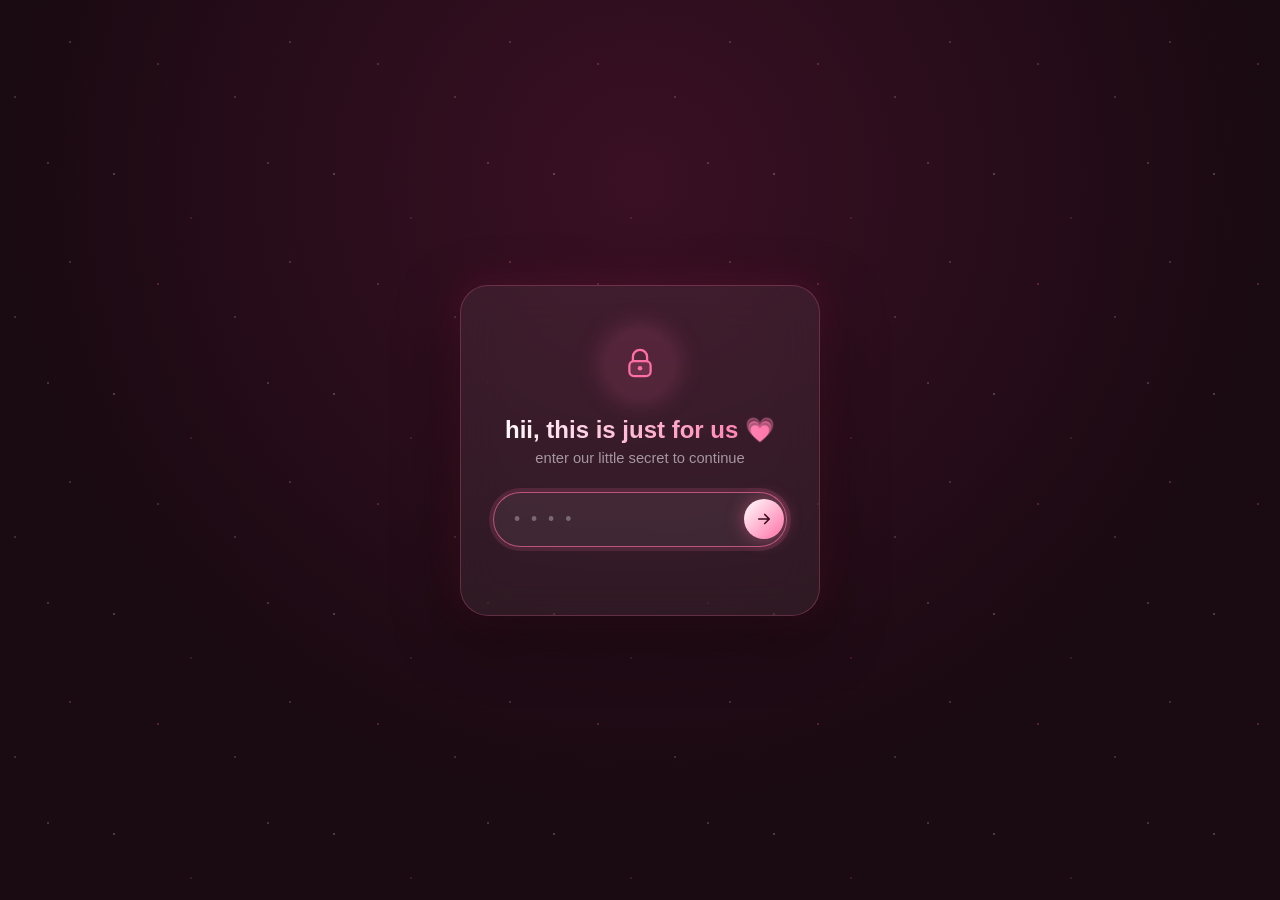
==== index.html @ 45f60a2b "Change greeting from 'Hello' to 'Goodbye'" ====
<!DOCTYPE html>
<html lang="en">
<head>
    <meta charset="UTF-8">
    <meta name="viewport" content="width=device-width, initial-scale=1.0">
    <title>Apple Style Timeline</title>
    <link rel="stylesheet" href="style.css">
</head>
<style>
    * {
    margin: 0;
    padding: 0;
    box-sizing: border-box;
}

html {
    scroll-behavior: smooth;
}

body {
    background: #1a0a12;
    color: #fff2f6;
    font-family: sans-serif;
    overflow-x: hidden;
}

/* ---------- Lock Screen ---------- */

body:not(.unlocked) .navbar,
body:not(.unlocked) .hero,
body:not(.unlocked) .timeline-container,
body:not(.unlocked) .site-footer {
    display: none;
}

/* ---------- Nav Bar ---------- */

.navbar {
    position: fixed;
    top: 0;
    left: 0;
    right: 0;
    z-index: 500;
    display: flex;
    align-items: center;
    justify-content: space-between;
    padding: 22px 48px;
    background: rgba(26,10,18,0.45);
    backdrop-filter: blur(16px);
    border-bottom: 1px solid rgba(255,111,165,0.14);
    transition: background 0.3s ease, padding 0.3s ease;
}

.navbar.scrolled {
    background: rgba(26,10,18,0.82);
    padding: 14px 48px;
}

.nav-brand {
    font-size: 1.05rem;
    letter-spacing: 1px;
    font-weight: 600;
    background: linear-gradient(to right, #ffffff, #ff8fb8);
    -webkit-background-clip: text;
    background-clip: text;
    color: transparent;
}

.nav-links {
    list-style: none;
    display: flex;
    gap: 40px;
}

.nav-links a {
    color: rgba(255,242,246,0.72);
    text-decoration: none;
    font-size: 0.92rem;
    letter-spacing: 0.5px;
    position: relative;
    padding-bottom: 5px;
    transition: color 0.25s ease;
}

.nav-links a::after {
    content: "";
    position: absolute;
    left: 0;
    bottom: 0;
    width: 0;
    height: 1px;
    background: linear-gradient(to right, #ffb6c1, #ff6fa5);
    transition: width 0.3s ease;
}

.nav-links a:hover {
    color: #ffffff;
}

.nav-links a:hover::after {
    width: 100%;
}

@media (max-width: 480px) {
    .navbar {
        padding: 16px 20px;
    }
    .navbar.scrolled {
        padding: 12px 20px;
    }
    .nav-links {
        gap: 20px;
    }
    .nav-links a {
        font-size: 0.82rem;
    }
}

/* ---------- Footer ---------- */

.site-footer {
    position: relative;
    padding: 70px 24px 40px;
    text-align: center;
    background: linear-gradient(180deg, transparent, rgba(58,12,26,0.4));
    border-top: 1px solid rgba(255,111,165,0.14);
}

.footer-inner {
    max-width: 640px;
    margin: 0 auto;
}

.footer-brand {
    font-size: 1.3rem;
    letter-spacing: 1px;
    font-weight: 600;
    margin-bottom: 10px;
    background: linear-gradient(to right, #ffffff, #ffb6c1, #ff6fa5);
    -webkit-background-clip: text;
    background-clip: text;
    color: transparent;
}

.footer-tag {
    color: rgba(255,242,246,0.55);
    font-size: 0.95rem;
    margin-bottom: 28px;
}

.footer-links {
    list-style: none;
    display: flex;
    justify-content: center;
    gap: 32px;
    margin-bottom: 28px;
}

.footer-links a {
    color: rgba(255,242,246,0.7);
    text-decoration: none;
    font-size: 0.9rem;
    letter-spacing: 0.4px;
    transition: color 0.25s ease;
}

.footer-links a:hover {
    color: #ff8fb8;
}

.footer-divider {
    width: 60px;
    height: 1px;
    margin: 0 auto 24px;
    background: linear-gradient(to right, transparent, rgba(255,111,165,0.5), transparent);
}

.footer-bottom {
    color: rgba(255,242,246,0.4);
    font-size: 0.8rem;
    letter-spacing: 0.3px;
}

.footer-bottom span {
    color: #ff8fb8;
}

.lock-screen {
    position: fixed;
    inset: 0;
    z-index: 9999;
    display: grid;
    place-items: center;
    background: radial-gradient(circle at 50% 20%, #3a1024 0%, #1a0a12 65%);
    padding: 20px;
    overflow: hidden;
}

body.unlocked .lock-screen {
    display: none;
}

.lock-stars {
    position: absolute;
    inset: -10%;
    background-image:
        radial-gradient(1.5px 1.5px at 10% 20%, rgba(255,255,255,0.5), transparent),
        radial-gradient(1.5px 1.5px at 80% 15%, rgba(255,255,255,0.4), transparent),
        radial-gradient(1.5px 1.5px at 30% 70%, rgba(255,111,165,0.55), transparent),
        radial-gradient(1.5px 1.5px at 65% 85%, rgba(255,255,255,0.35), transparent),
        radial-gradient(1.5px 1.5px at 90% 60%, rgba(255,182,193,0.45), transparent),
        radial-gradient(1.5px 1.5px at 45% 40%, rgba(255,111,165,0.35), transparent);
    background-repeat: repeat;
    background-size: 220px 220px;
    animation: lockDrift 40s linear infinite;
    opacity: 0.8;
}

@keyframes lockDrift {
    from { transform: translateY(0); }
    to { transform: translateY(-220px); }
}

.lock-card {
    position: relative;
    width: 100%;
    max-width: 360px;
    text-align: center;
    padding: 44px 32px 36px;
    border-radius: 28px;
    background: rgba(255,255,255,0.06);
    backdrop-filter: blur(20px);
    border: 1px solid rgba(255,111,165,0.25);
    box-shadow:
        0 20px 60px rgba(0,0,0,0.5),
        0 0 40px rgba(255,61,129,0.18);
    animation: lockFloat 0.7s ease;
}

@keyframes lockFloat {
    from { opacity: 0; transform: translateY(24px) scale(0.97); }
    to { opacity: 1; transform: translateY(0) scale(1); }
}

.lock-icon {
    width: 68px;
    height: 68px;
    margin: 0 auto 18px;
    display: grid;
    place-items: center;
    border-radius: 50%;
    background: rgba(255,111,165,0.12);
    box-shadow: 0 0 30px rgba(255,111,165,0.3);
}

.lock-card h1 {
    font-size: 1.5rem;
    font-weight: 600;
    margin-bottom: 6px;
    background: linear-gradient(to right, #ffffff, #ff6fa5);
    -webkit-background-clip: text;
    background-clip: text;
    color: transparent;
}

.lock-sub {
    color: rgba(255,255,255,0.55);
    font-size: 0.92rem;
    margin-bottom: 26px;
}

.lock-input-row {
    display: flex;
    align-items: center;
    gap: 10px;
    background: rgba(255,255,255,0.06);
    border: 1px solid rgba(255,255,255,0.14);
    border-radius: 999px;
    padding: 6px 6px 6px 20px;
    transition: border-color 0.25s ease, box-shadow 0.25s ease;
}

.lock-input-row:focus-within {
    border-color: rgba(255,111,165,0.65);
    box-shadow: 0 0 0 4px rgba(255,111,165,0.14);
}

.lock-input-row input {
    flex: 1;
    background: transparent;
    border: none;
    outline: none;
    color: white;
    font-size: 1.1rem;
    letter-spacing: 3px;
    padding: 10px 0;
}

.lock-input-row input::placeholder {
    color: rgba(255,255,255,0.3);
    letter-spacing: 3px;
}

.lock-input-row button {
    flex-shrink: 0;
    width: 40px;
    height: 40px;
    border-radius: 50%;
    border: none;
    display: grid;
    place-items: center;
    cursor: pointer;
    background: linear-gradient(135deg, #ffffff, #ff6fa5);
    box-shadow: 0 0 18px rgba(255,111,165,0.45);
    transition: transform 0.2s ease;
}

.lock-input-row button:hover {
    transform: scale(1.08);
}

.lock-input-row button:active {
    transform: scale(0.94);
}

.lock-error {
    margin-top: 16px;
    font-size: 0.85rem;
    color: #ff8fa3;
    opacity: 0;
    transform: translateY(-4px);
    transition: all 0.25s ease;
}

.lock-error.show {
    opacity: 1;
    transform: translateY(0);
}

.lock-card.shake {
    animation: lockShake 0.4s ease;
}

@keyframes lockShake {
    0%, 100% { transform: translateX(0); }
    20% { transform: translateX(-8px); }
    40% { transform: translateX(8px); }
    60% { transform: translateX(-6px); }
    80% { transform: translateX(6px); }
}

@media (max-width: 480px) {
    .lock-card {
        padding: 36px 24px 28px;
    }
    .lock-card h1 {
        font-size: 1.3rem;
    }
}

.hero {
    position: relative;
    height: 100vh;
    display: grid;
    place-items: center;
    text-align: center;
    overflow: hidden;
    background:
        radial-gradient(circle at 20% 25%, rgba(255,111,165,0.35), transparent 45%),
        radial-gradient(circle at 82% 20%, rgba(255,182,193,0.28), transparent 50%),
        radial-gradient(circle at 50% 85%, rgba(255,61,129,0.3), transparent 55%),
        radial-gradient(circle at 88% 78%, rgba(255,111,165,0.22), transparent 45%),
        linear-gradient(180deg, #2a0c1a 0%, #1a0a12 60%, #150710 100%);
}

.hero::before {
    content: "";
    position: absolute;
    inset: -10%;
    background-image:
        radial-gradient(2px 2px at 12% 22%, rgba(255,255,255,0.5), transparent),
        radial-gradient(2px 2px at 78% 14%, rgba(255,182,193,0.55), transparent),
        radial-gradient(2px 2px at 34% 68%, rgba(255,111,165,0.5), transparent),
        radial-gradient(2px 2px at 63% 82%, rgba(255,255,255,0.4), transparent),
        radial-gradient(2px 2px at 91% 55%, rgba(255,111,165,0.45), transparent),
        radial-gradient(2px 2px at 48% 38%, rgba(255,182,193,0.4), transparent),
        radial-gradient(2px 2px at 8% 80%, rgba(255,255,255,0.35), transparent),
        radial-gradient(2px 2px at 70% 45%, rgba(255,111,165,0.4), transparent);
    background-repeat: repeat;
    background-size: 260px 260px;
    animation: lockDrift 50s linear infinite;
    opacity: 0.9;
    pointer-events: none;
}

.hero-content {
    position: relative;
    z-index: 1;
    padding: 0 20px;
}

.hero h1 {
    font-size: 5rem;
    background: linear-gradient(to right, #ffffff, #ffb6c1, #ff6fa5);
    -webkit-background-clip: text;
    background-clip: text;
    color: transparent;
}

.hero p {
    color: rgba(255,242,246,0.7);
}

.timeline-container {
    position: relative;
    max-width: 1000px;
    margin: auto;
    padding: 100px 20px;
}

.timeline-line {
    position: absolute;
    left: 50%;
    top: 0;
    width: 4px;
    height: 100%;
    transform: translateX(-50%);
    background: rgba(255,182,193,0.12);
}

.timeline-progress {
    position: absolute;
    width: 100%;
    height: 0%;
    background: linear-gradient(
        to bottom,
        #ffffff,
        #ffb6c1,
        #ff3d81
    );
    box-shadow: 0 0 25px #ff3d81;
}

.timeline-item {
    margin: 150px 0;
    opacity: 0;
    transform: translateY(100px);
    transition: all 1s ease;
}

.timeline-item.visible {
    opacity: 1;
    transform: translateY(0);
}

.card {
    width: 80%;
    margin: auto;
    background: rgba(255,111,165,0.07);
    border: 1px solid rgba(255,182,193,0.12);
    backdrop-filter: blur(20px);
    border-radius: 30px;
    overflow: hidden;

    transform-style: preserve-3d;
    perspective: 1000px;

    box-shadow:
        0 20px 50px rgba(0,0,0,0.4),
        0 0 40px rgba(255,61,129,0.08);

    transition: transform 0.2s ease;
}

.image-wrapper {
    overflow: hidden;
    height: 400px;
}

.image-wrapper img {
    width: 100%;
    height: 120%;
    object-fit: cover;
    transition: transform 0.1s linear;
}

.text {
    padding: 40px;
}

.text span {
    color: #ff8fb8;
    letter-spacing: 1px;
}

.text h2 {
    margin: 10px 0;
    font-size: 2rem;
}

.text p {
    color: rgba(255,255,255,0.7);
    line-height: 1.8;
}

@media(max-width:768px){

    .hero h1{
        font-size:3rem;
    }

    .card{
        width:100%;
    }

    .timeline-line{
        left:20px;
    }
}

</style>
<body>

<div class="lock-screen" id="lockScreen">
    <div class="lock-stars"></div>
    <div class="lock-card">
        <div class="lock-icon">
            <svg viewBox="0 0 24 24" width="34" height="34" fill="none" xmlns="http://www.w3.org/2000/svg">
                <path d="M7 10V7a5 5 0 0 1 10 0v3" stroke="#ff6fa5" stroke-width="1.6" stroke-linecap="round"/>
                <rect x="4.5" y="10" width="15" height="10.5" rx="3.2" fill="#ff6fa5" fill-opacity="0.15" stroke="#ff6fa5" stroke-width="1.6"/>
                <circle cx="12" cy="15" r="1.6" fill="#ff6fa5"/>
            </svg>
        </div>
        <h1>hii, this is just for us 💗</h1>
        <p class="lock-sub">enter our little secret to continue</p>

        <div class="lock-input-row">
            <input type="password" id="lockInput" placeholder="• • • •" inputmode="numeric" autocomplete="off" maxlength="12" />
            <button id="lockSubmit" aria-label="Unlock">
                <svg viewBox="0 0 24 24" width="18" height="18" fill="none" xmlns="http://www.w3.org/2000/svg">
                    <path d="M5 12h13M13 6l6 6-6 6" stroke="#3a0c1c" stroke-width="2.2" stroke-linecap="round" stroke-linejoin="round"/>
                </svg>
            </button>
        </div>

        <p class="lock-error" id="lockError">that's not quite it, try again 🥺</p>
    </div>
</div>

<nav class="navbar" id="navbar">
    <div class="nav-brand">our story</div>
    <ul class="nav-links">
        <li><a href="diary.html">Diary</a></li>
        <li><a href="#">Words</a></li>
        <li><a href="#">Photos</a></li>
    </ul>
</nav>

<section class="hero">
    <div class="hero-content">
        <h1>our Journey</h1>
        <p>Scroll to explore the story.</p>
    </div>
</section>

<section class="timeline-container">

    <div class="timeline-line">
        <div class="timeline-progress"></div>
    </div>

    <div class="timeline-item">
        <div class="card">
            <div class="image-wrapper">
                <img src="bg2.png" alt="">
            </div>

            <div class="text">
                <span>12 march 2024</span>
                <h2>The Beginning</h2>
                <p>The day hm pahli baar mile vaise ye hmari kahani ki suruat nhi h isse kahi jada pahle se hm baat karte aa
                    rhe h lekin ye vo din tha jab hm mile the sabse pahle ... muje yaad h mea apne room me baita hua tha aur tum 
                    mere ghar aai thi ... well tab tak muje nhi pata tha ki hm itne jada close aa jayenge aur aage kya hoga 
                    lekin mere liye tum uss time itni hi jada imp thi jitni aajj ho .. ak choti si bachii jo mujse bohot 
                    sari advice leti h... love those days we play with each other... Thank you for coming in my life💗  
                </p>
            </div>
        </div>
    </div>

    <div class="timeline-item">
        <div class="card">
            <div class="image-wrapper">
                <img src="bg3.jpg" alt="">
            </div>

            <div class="text">
                <span>March 2025</span>
                <h2>A whole month with you</h2>
                <p>Mere 12th ke exams khtam hue the aur tum apne exam khtam karke mere ghar aaye the ... ye vo time tha jab hm sabse jada ak dusre ke pass aaye 
                    vo ak month mere liye syd sabse acha 1 month tha hmne movies dekhi hm ak dusre ke pass aaye hmne first time ak dusre ka haat pakda ...
                    the first time jab hm ak dusre ke itne pass the ... ye ak month ne hmari life ka bohot bada turing point tha ... hmne ak sath holi bhi kheli jo ki sabse best chiiz thi , aur usse bhi best chiizz tumhare sath maxton hall dekhna aur hand holding 🌸
                </p>
            </div>
        </div>
    </div>

    <div class="timeline-item">
        <div class="card">
            <div class="image-wrapper">
                <img src="bg5.jpeg" alt="">
            </div>

            <div class="text">
                <span>2026</span>
                <h2>The hug</h2>
                <p>vo raat mere liye badi khatarnak thi ... vo sidi per jake hug karna aur vo lamp jo tumhne di thi vo sab kuch best tha... vo lamp ajj bhi mere pass h aur hmesha rahegi...</p>
            </div>
        </div>
    </div>
    <div class="timeline-item">
        <div class="card">
            <div class="image-wrapper">
                <img src="bg1.jpeg" alt="">
            </div>

            <div class="text">
                <span>21 may 2026</span>
                <h2>A night with you</h2>
                <p>The best night i spend with you ... tumhara ak ak touch mea ajj bhi feel kar sakta hu , tumhari khushbu , tumhari presence of body muje ajj bhi mahsus hoti h 
                    mea isske bare me bohot kuch abhi nhi bolunga ... lekin isi website per tumhse dobara milunga aur tumhe bataunga ki kab aisa feel hua tha muje ..
                    and thankyou for that night ... i really want ki vo raat mea vapas se repeat kar pata 💗
                </p>
            </div>
        </div>
    </div>

</section>

<footer class="site-footer">
    <div class="footer-inner">
        <div class="footer-brand">our story</div>
        <p class="footer-tag">A little archive of us, still being written.</p>
        <ul class="footer-links">
            <li><a href="diary.html">Diary</a></li>
            <li><a href="#">Words</a></li>
            <li><a href="#">Photos</a></li>
        </ul>
        <div class="footer-divider"></div>
        <p class="footer-bottom">Made with <span>💗</span> · just for us · © 2026</p>
    </div>
</footer>

<script>
    // --- Password gate ---

const CORRECT_HASH = "31d8edb99534fd4800651db4d241d86e0380fa7376718b88590c2d772b41d5f4";
const SESSION_KEY = "site_unlocked";

const input = document.getElementById("lockInput");
const submitBtn = document.getElementById("lockSubmit");
const errorMsg = document.getElementById("lockError");
const lockCard = document.querySelector(".lock-card");

async function sha256(text) {
    const data = new TextEncoder().encode(text);
    const hashBuffer = await crypto.subtle.digest("SHA-256", data);
    return Array.from(new Uint8Array(hashBuffer))
        .map(b => b.toString(16).padStart(2, "0"))
        .join("");
}

function unlock() {
    document.body.classList.add("unlocked");
    sessionStorage.setItem(SESSION_KEY, "true");
}

async function attemptUnlock() {
    const value = input.value.trim();
    if (!value) return;

    const hash = await sha256(value);

    if (hash === CORRECT_HASH) {
        unlock();
    } else {
        errorMsg.classList.add("show");
        lockCard.classList.remove("shake");
        void lockCard.offsetWidth; // restart animation
        lockCard.classList.add("shake");
        input.value = "";
        input.focus();
    }
}

// Already unlocked earlier this session? Skip the gate.
if (sessionStorage.getItem(SESSION_KEY) === "true") {
    unlock();
}

submitBtn.addEventListener("click", attemptUnlock);
input.addEventListener("keydown", (e) => {
    if (e.key === "Enter") attemptUnlock();
    errorMsg.classList.remove("show");
});

// Focus input on load for convenience
window.addEventListener("DOMContentLoaded", () => {
    if (sessionStorage.getItem(SESSION_KEY) !== "true") {
        input.focus();
    }
});

</script>
<script>
    const timeline = document.querySelector(".timeline-container");
const progress = document.querySelector(".timeline-progress");

const items = document.querySelectorAll(".timeline-item");

const navbar = document.getElementById("navbar");

window.addEventListener("scroll", () => {

    if (navbar) {
        navbar.classList.toggle("scrolled", window.scrollY > 40);
    }

    /*
      Timeline line growth
    */

    const timelineTop = timeline.offsetTop;
    const timelineHeight = timeline.offsetHeight;

    const scrollPosition =
        window.scrollY + window.innerHeight / 2;

    const percentage =
        ((scrollPosition - timelineTop)
            / timelineHeight) * 100;

    progress.style.height =
        Math.min(Math.max(percentage, 0), 100) + "%";


    /*
      Reveal cards
    */

    items.forEach(item => {

        const rect = item.getBoundingClientRect();

        if(rect.top < window.innerHeight * 0.8){

            item.classList.add("visible");
        }
    });


    /*
      3D Parallax Effect
    */

    items.forEach(item => {

        const card = item.querySelector(".card");
        const image = item.querySelector("img");

        const rect = item.getBoundingClientRect();

        const center =
            window.innerHeight / 2;

        const distance =
            rect.top - center;

        const rotate =
            distance * 0.015;

        card.style.transform =
            `rotateX(${rotate}deg)`;

        image.style.transform =
            `translateY(${distance * 0.08}px) scale(1.1)`;
    });

});

</script>

</body>
</html>
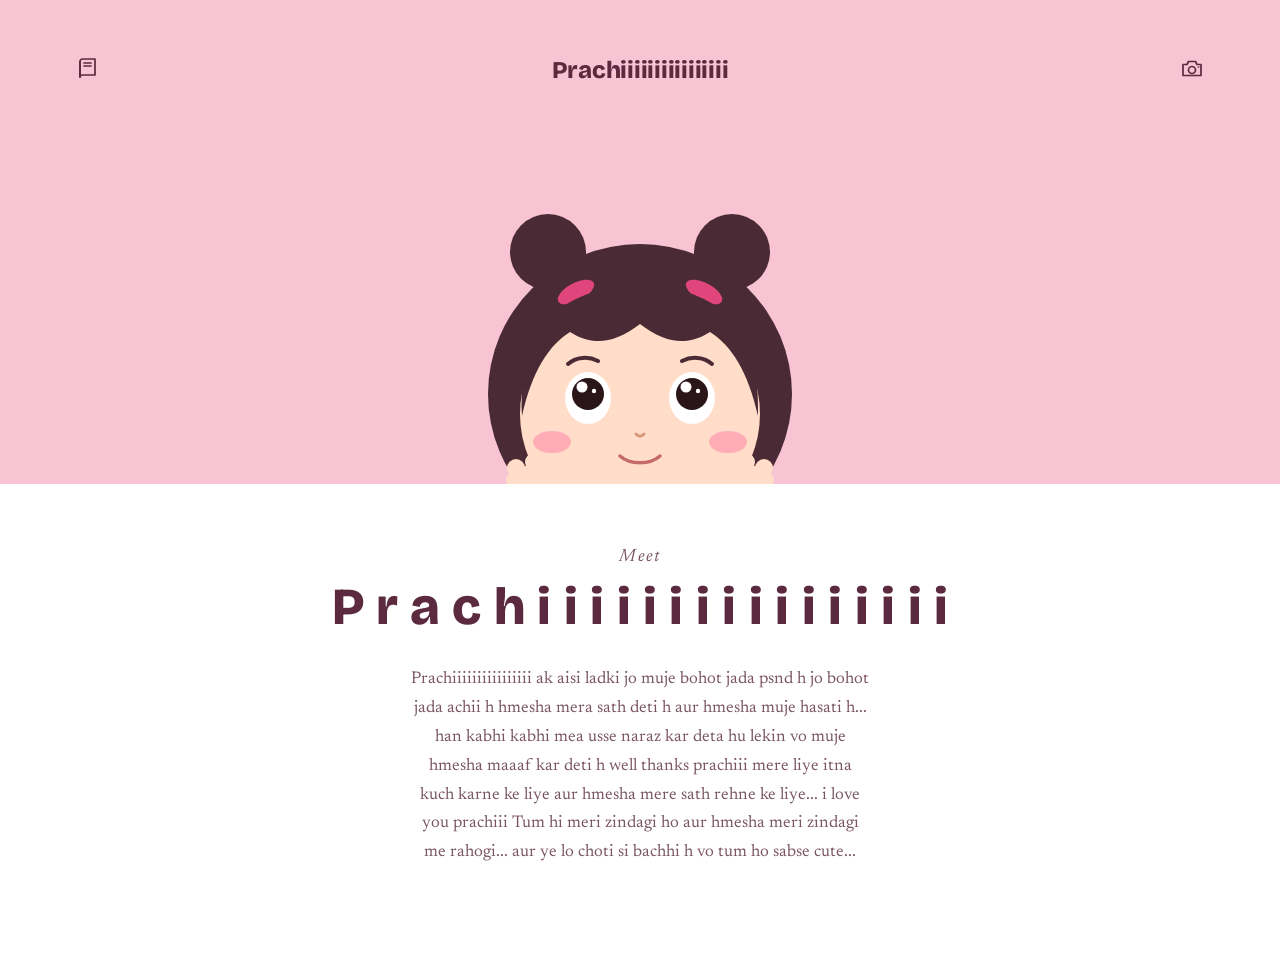
==== commit 0bf8e611: "Refactor index.html with new layout and styles Updated HTML structure and styles for the main page." ====
--- a/index.html
+++ b/index.html
@@ -1,794 +1,231 @@
-<!DOCTYPE html>
-<html lang="en">
-<head>
-    <meta charset="UTF-8">
-    <meta name="viewport" content="width=device-width, initial-scale=1.0">
-    <title>Apple Style Timeline</title>
-    <link rel="stylesheet" href="style.css">
-</head>
+<!doctype html><html><head><meta charset=utf8><meta name=viewport content="width=device-width,initial-scale=1,viewport-fit=cover"><style>:root{color-scheme:light;box-sizing:border-box;padding-top:env(safe-area-inset-top,0px);padding-bottom:env(safe-area-inset-bottom,0px)}html{scroll-padding-top:env(safe-area-inset-top,0px)}body{margin:0;padding:0;font:14px -apple-system,BlinkMacSystemFont,sans-serif;background:#fff;color:#000}img{max-width:100%}[hidden]:not([hidden=until-found i]){display:none!important}</style></head><body>
+<title>Maxton</title>
+<link rel="preconnect" href="https://fonts.googleapis.com">
+<link rel="preconnect" href="https://fonts.gstatic.com" crossorigin>
+<link href="https://fonts.googleapis.com/css2?family=Bricolage+Grotesque:opsz,wght@12..96,500;12..96,800&family=Newsreader:ital,opsz,wght@0,6..72,400;1,6..72,400&display=swap" rel="stylesheet">
 <style>
-    * {
+  /* Layout: a framed storefront card. Light pink hero with a little girl peeking over its bottom edge, white copy panel below. */
+  :root {
+    --frame: #FDE9F0;
+    --hero: #F8C3D3;
+    --paper: #FFFFFF;
+    --ink: #5B2A3E;
+    --ink-soft: #7A5565;
+    --nav: #5B2A3E;
+    --accent: #E0457B;
+    --skin: #FFDDC8;
+    --hair: #4A2B35;
+    --blush: #FF86A8;
+    --eye: #2A1519;
+    --shadow: rgba(150, 60, 100, .24);
+    --font-display: "Bricolage Grotesque", "Helvetica Neue", Arial, sans-serif;
+    --font-body: "Newsreader", Georgia, "Times New Roman", serif;
+  }
+  @media (prefers-color-scheme: dark) {
+    :root:not([data-theme="light"]) {
+      --frame: #e991bd; --hero: #e991bd; --paper: #251821; --ink: #FCE8EF;
+      --ink-soft: #D9B8C6; --nav: #FCE8EF; --shadow: rgba(0, 0, 0, .55);
+      color-scheme: dark;
+    }
+  }
+  :root[data-theme="dark"] {
+    --frame: #2A1620; --hero: #7A3F58; --paper: #251821; --ink: #FCE8EF;
+    --ink-soft: #D9B8C6; --nav: #FCE8EF; --shadow: rgba(0, 0, 0, .55);
+    color-scheme: dark;
+  }
+
+  * { box-sizing: border-box; }
+  body {
+    background: var(--paper);
+    color: var(--ink);
+    font-family: var(--font-body);
+    padding: 0;
+  }
+  .card {
+    width: 100%;
+    min-height: 100vh;
+    background: var(--paper);
+    overflow: hidden;
+  }
+
+  /* hero */
+  .hero {
+    position: relative;
+    background: var(--hero);
+    color: var(--nav);
+    padding-top: 56px;
+    display: flex;
+    flex-direction: column;
+    align-items: center;
+  }
+  .bar {
+    width: 100%;
+    display: grid;
+    grid-template-columns: 1fr auto 1fr;
+    align-items: center;
+    padding-inline: clamp(20px, 6vw, 100px);
+    gap: 16px;
+  }
+  .icon-btn {
+    background: none; border: 0; color: inherit; padding: 8px; margin: -8px;
+    cursor: pointer; display: inline-flex; line-height: 0; position: relative;
+    text-decoration: none;
+  }
+  .icon-btn:focus-visible, .cta:focus-visible {
+    outline: 2px solid currentColor; outline-offset: 4px;
+  }
+  .bar .left { justify-self: start; }
+  .bar .right { justify-self: end; }
+  .middle { justify-self: center; }
+  .logo {
+    font-family: var(--font-display); font-weight: 800; font-size: 24px;
+    letter-spacing: -.01em; color: inherit; text-decoration: none;
+  }
+
+  .art-wrap {
+    width: min(44%, 400px);
+    min-width: 230px;
+    margin-top: clamp(60px, 9vw, 110px);
+    line-height: 0;
+  }
+  .girl { width: 100%; height: auto; display: block; }
+  .pupil { transition: transform .12s ease-out; }
+  .eye { transform-box: fill-box; transform-origin: center; animation: blink 6s infinite; }
+  @keyframes blink { 0%, 94%, 100% { transform: scaleY(1); } 97% { transform: scaleY(.1); } }
+  @media (prefers-reduced-motion: reduce) {
+    .eye { animation: none; }
+    .pupil { transition: none; }
+  }
+
+  /* copy panel */
+  .copy {
+    text-align: center;
+    padding: clamp(36px, 6vw, 64px) 24px clamp(48px, 8vw, 96px);
+    display: flex; flex-direction: column; align-items: center;
+  }
+  .kicker {
+    font-style: italic; font-size: 18px; letter-spacing: .08em; color: var(--ink-soft);
     margin: 0;
-    padding: 0;
-    box-sizing: border-box;
-}
-
-html {
-    scroll-behavior: smooth;
-}
-
-body {
-    background: #1a0a12;
-    color: #fff2f6;
-    font-family: sans-serif;
-    overflow-x: hidden;
-}
-
-/* ---------- Lock Screen ---------- */
-
-body:not(.unlocked) .navbar,
-body:not(.unlocked) .hero,
-body:not(.unlocked) .timeline-container,
-body:not(.unlocked) .site-footer {
-    display: none;
-}
-
-/* ---------- Nav Bar ---------- */
-
-.navbar {
-    position: fixed;
-    top: 0;
-    left: 0;
-    right: 0;
-    z-index: 500;
-    display: flex;
-    align-items: center;
-    justify-content: space-between;
-    padding: 22px 48px;
-    background: rgba(26,10,18,0.45);
-    backdrop-filter: blur(16px);
-    border-bottom: 1px solid rgba(255,111,165,0.14);
-    transition: background 0.3s ease, padding 0.3s ease;
-}
-
-.navbar.scrolled {
-    background: rgba(26,10,18,0.82);
-    padding: 14px 48px;
-}
-
-.nav-brand {
-    font-size: 1.05rem;
-    letter-spacing: 1px;
-    font-weight: 600;
-    background: linear-gradient(to right, #ffffff, #ff8fb8);
-    -webkit-background-clip: text;
-    background-clip: text;
-    color: transparent;
-}
-
-.nav-links {
-    list-style: none;
-    display: flex;
-    gap: 40px;
-}
-
-.nav-links a {
-    color: rgba(255,242,246,0.72);
-    text-decoration: none;
-    font-size: 0.92rem;
-    letter-spacing: 0.5px;
-    position: relative;
-    padding-bottom: 5px;
-    transition: color 0.25s ease;
-}
-
-.nav-links a::after {
-    content: "";
-    position: absolute;
-    left: 0;
-    bottom: 0;
-    width: 0;
-    height: 1px;
-    background: linear-gradient(to right, #ffb6c1, #ff6fa5);
-    transition: width 0.3s ease;
-}
-
-.nav-links a:hover {
-    color: #ffffff;
-}
-
-.nav-links a:hover::after {
-    width: 100%;
-}
-
-@media (max-width: 480px) {
-    .navbar {
-        padding: 16px 20px;
-    }
-    .navbar.scrolled {
-        padding: 12px 20px;
-    }
-    .nav-links {
-        gap: 20px;
-    }
-    .nav-links a {
-        font-size: 0.82rem;
-    }
-}
-
-/* ---------- Footer ---------- */
-
-.site-footer {
-    position: relative;
-    padding: 70px 24px 40px;
-    text-align: center;
-    background: linear-gradient(180deg, transparent, rgba(58,12,26,0.4));
-    border-top: 1px solid rgba(255,111,165,0.14);
-}
-
-.footer-inner {
-    max-width: 640px;
-    margin: 0 auto;
-}
-
-.footer-brand {
-    font-size: 1.3rem;
-    letter-spacing: 1px;
-    font-weight: 600;
-    margin-bottom: 10px;
-    background: linear-gradient(to right, #ffffff, #ffb6c1, #ff6fa5);
-    -webkit-background-clip: text;
-    background-clip: text;
-    color: transparent;
-}
-
-.footer-tag {
-    color: rgba(255,242,246,0.55);
-    font-size: 0.95rem;
-    margin-bottom: 28px;
-}
-
-.footer-links {
-    list-style: none;
-    display: flex;
-    justify-content: center;
-    gap: 32px;
-    margin-bottom: 28px;
-}
-
-.footer-links a {
-    color: rgba(255,242,246,0.7);
-    text-decoration: none;
-    font-size: 0.9rem;
-    letter-spacing: 0.4px;
-    transition: color 0.25s ease;
-}
-
-.footer-links a:hover {
-    color: #ff8fb8;
-}
-
-.footer-divider {
-    width: 60px;
-    height: 1px;
-    margin: 0 auto 24px;
-    background: linear-gradient(to right, transparent, rgba(255,111,165,0.5), transparent);
-}
-
-.footer-bottom {
-    color: rgba(255,242,246,0.4);
-    font-size: 0.8rem;
-    letter-spacing: 0.3px;
-}
-
-.footer-bottom span {
-    color: #ff8fb8;
-}
-
-.lock-screen {
-    position: fixed;
-    inset: 0;
-    z-index: 9999;
-    display: grid;
-    place-items: center;
-    background: radial-gradient(circle at 50% 20%, #3a1024 0%, #1a0a12 65%);
-    padding: 20px;
-    overflow: hidden;
-}
-
-body.unlocked .lock-screen {
-    display: none;
-}
-
-.lock-stars {
-    position: absolute;
-    inset: -10%;
-    background-image:
-        radial-gradient(1.5px 1.5px at 10% 20%, rgba(255,255,255,0.5), transparent),
-        radial-gradient(1.5px 1.5px at 80% 15%, rgba(255,255,255,0.4), transparent),
-        radial-gradient(1.5px 1.5px at 30% 70%, rgba(255,111,165,0.55), transparent),
-        radial-gradient(1.5px 1.5px at 65% 85%, rgba(255,255,255,0.35), transparent),
-        radial-gradient(1.5px 1.5px at 90% 60%, rgba(255,182,193,0.45), transparent),
-        radial-gradient(1.5px 1.5px at 45% 40%, rgba(255,111,165,0.35), transparent);
-    background-repeat: repeat;
-    background-size: 220px 220px;
-    animation: lockDrift 40s linear infinite;
-    opacity: 0.8;
-}
-
-@keyframes lockDrift {
-    from { transform: translateY(0); }
-    to { transform: translateY(-220px); }
-}
-
-.lock-card {
-    position: relative;
-    width: 100%;
-    max-width: 360px;
-    text-align: center;
-    padding: 44px 32px 36px;
-    border-radius: 28px;
-    background: rgba(255,255,255,0.06);
-    backdrop-filter: blur(20px);
-    border: 1px solid rgba(255,111,165,0.25);
-    box-shadow:
-        0 20px 60px rgba(0,0,0,0.5),
-        0 0 40px rgba(255,61,129,0.18);
-    animation: lockFloat 0.7s ease;
-}
-
-@keyframes lockFloat {
-    from { opacity: 0; transform: translateY(24px) scale(0.97); }
-    to { opacity: 1; transform: translateY(0) scale(1); }
-}
-
-.lock-icon {
-    width: 68px;
-    height: 68px;
-    margin: 0 auto 18px;
-    display: grid;
-    place-items: center;
-    border-radius: 50%;
-    background: rgba(255,111,165,0.12);
-    box-shadow: 0 0 30px rgba(255,111,165,0.3);
-}
-
-.lock-card h1 {
-    font-size: 1.5rem;
-    font-weight: 600;
-    margin-bottom: 6px;
-    background: linear-gradient(to right, #ffffff, #ff6fa5);
-    -webkit-background-clip: text;
-    background-clip: text;
-    color: transparent;
-}
-
-.lock-sub {
-    color: rgba(255,255,255,0.55);
-    font-size: 0.92rem;
-    margin-bottom: 26px;
-}
-
-.lock-input-row {
-    display: flex;
-    align-items: center;
-    gap: 10px;
-    background: rgba(255,255,255,0.06);
-    border: 1px solid rgba(255,255,255,0.14);
-    border-radius: 999px;
-    padding: 6px 6px 6px 20px;
-    transition: border-color 0.25s ease, box-shadow 0.25s ease;
-}
-
-.lock-input-row:focus-within {
-    border-color: rgba(255,111,165,0.65);
-    box-shadow: 0 0 0 4px rgba(255,111,165,0.14);
-}
-
-.lock-input-row input {
-    flex: 1;
-    background: transparent;
-    border: none;
-    outline: none;
-    color: white;
-    font-size: 1.1rem;
-    letter-spacing: 3px;
-    padding: 10px 0;
-}
-
-.lock-input-row input::placeholder {
-    color: rgba(255,255,255,0.3);
-    letter-spacing: 3px;
-}
-
-.lock-input-row button {
-    flex-shrink: 0;
-    width: 40px;
-    height: 40px;
-    border-radius: 50%;
-    border: none;
-    display: grid;
-    place-items: center;
-    cursor: pointer;
-    background: linear-gradient(135deg, #ffffff, #ff6fa5);
-    box-shadow: 0 0 18px rgba(255,111,165,0.45);
-    transition: transform 0.2s ease;
-}
-
-.lock-input-row button:hover {
-    transform: scale(1.08);
-}
-
-.lock-input-row button:active {
-    transform: scale(0.94);
-}
-
-.lock-error {
-    margin-top: 16px;
-    font-size: 0.85rem;
-    color: #ff8fa3;
-    opacity: 0;
-    transform: translateY(-4px);
-    transition: all 0.25s ease;
-}
-
-.lock-error.show {
-    opacity: 1;
-    transform: translateY(0);
-}
-
-.lock-card.shake {
-    animation: lockShake 0.4s ease;
-}
-
-@keyframes lockShake {
-    0%, 100% { transform: translateX(0); }
-    20% { transform: translateX(-8px); }
-    40% { transform: translateX(8px); }
-    60% { transform: translateX(-6px); }
-    80% { transform: translateX(6px); }
-}
-
-@media (max-width: 480px) {
-    .lock-card {
-        padding: 36px 24px 28px;
-    }
-    .lock-card h1 {
-        font-size: 1.3rem;
-    }
-}
-
-.hero {
-    position: relative;
-    height: 100vh;
-    display: grid;
-    place-items: center;
-    text-align: center;
-    overflow: hidden;
-    background:
-        radial-gradient(circle at 20% 25%, rgba(255,111,165,0.35), transparent 45%),
-        radial-gradient(circle at 82% 20%, rgba(255,182,193,0.28), transparent 50%),
-        radial-gradient(circle at 50% 85%, rgba(255,61,129,0.3), transparent 55%),
-        radial-gradient(circle at 88% 78%, rgba(255,111,165,0.22), transparent 45%),
-        linear-gradient(180deg, #2a0c1a 0%, #1a0a12 60%, #150710 100%);
-}
-
-.hero::before {
-    content: "";
-    position: absolute;
-    inset: -10%;
-    background-image:
-        radial-gradient(2px 2px at 12% 22%, rgba(255,255,255,0.5), transparent),
-        radial-gradient(2px 2px at 78% 14%, rgba(255,182,193,0.55), transparent),
-        radial-gradient(2px 2px at 34% 68%, rgba(255,111,165,0.5), transparent),
-        radial-gradient(2px 2px at 63% 82%, rgba(255,255,255,0.4), transparent),
-        radial-gradient(2px 2px at 91% 55%, rgba(255,111,165,0.45), transparent),
-        radial-gradient(2px 2px at 48% 38%, rgba(255,182,193,0.4), transparent),
-        radial-gradient(2px 2px at 8% 80%, rgba(255,255,255,0.35), transparent),
-        radial-gradient(2px 2px at 70% 45%, rgba(255,111,165,0.4), transparent);
-    background-repeat: repeat;
-    background-size: 260px 260px;
-    animation: lockDrift 50s linear infinite;
-    opacity: 0.9;
-    pointer-events: none;
-}
-
-.hero-content {
-    position: relative;
-    z-index: 1;
-    padding: 0 20px;
-}
-
-.hero h1 {
-    font-size: 5rem;
-    background: linear-gradient(to right, #ffffff, #ffb6c1, #ff6fa5);
-    -webkit-background-clip: text;
-    background-clip: text;
-    color: transparent;
-}
-
-.hero p {
-    color: rgba(255,242,246,0.7);
-}
-
-.timeline-container {
-    position: relative;
-    max-width: 1000px;
-    margin: auto;
-    padding: 100px 20px;
-}
-
-.timeline-line {
-    position: absolute;
-    left: 50%;
-    top: 0;
-    width: 4px;
-    height: 100%;
-    transform: translateX(-50%);
-    background: rgba(255,182,193,0.12);
-}
-
-.timeline-progress {
-    position: absolute;
-    width: 100%;
-    height: 0%;
-    background: linear-gradient(
-        to bottom,
-        #ffffff,
-        #ffb6c1,
-        #ff3d81
-    );
-    box-shadow: 0 0 25px #ff3d81;
-}
-
-.timeline-item {
-    margin: 150px 0;
-    opacity: 0;
-    transform: translateY(100px);
-    transition: all 1s ease;
-}
-
-.timeline-item.visible {
-    opacity: 1;
-    transform: translateY(0);
-}
-
-.card {
-    width: 80%;
-    margin: auto;
-    background: rgba(255,111,165,0.07);
-    border: 1px solid rgba(255,182,193,0.12);
-    backdrop-filter: blur(20px);
-    border-radius: 30px;
-    overflow: hidden;
-
-    transform-style: preserve-3d;
-    perspective: 1000px;
-
-    box-shadow:
-        0 20px 50px rgba(0,0,0,0.4),
-        0 0 40px rgba(255,61,129,0.08);
-
-    transition: transform 0.2s ease;
-}
-
-.image-wrapper {
-    overflow: hidden;
-    height: 400px;
-}
-
-.image-wrapper img {
-    width: 100%;
-    height: 120%;
-    object-fit: cover;
-    transition: transform 0.1s linear;
-}
-
-.text {
-    padding: 40px;
-}
-
-.text span {
-    color: #ff8fb8;
-    letter-spacing: 1px;
-}
-
-.text h2 {
-    margin: 10px 0;
-    font-size: 2rem;
-}
-
-.text p {
-    color: rgba(255,255,255,0.7);
-    line-height: 1.8;
-}
-
-@media(max-width:768px){
-
-    .hero h1{
-        font-size:3rem;
-    }
-
-    .card{
-        width:100%;
-    }
-
-    .timeline-line{
-        left:20px;
-    }
-}
-
+  }
+  h1 {
+    font-family: var(--font-display); font-weight: 800; color: var(--ink);
+    font-size: clamp(34px, 6vw, 52px); letter-spacing: .24em; margin: 10px 0 0;
+    padding-left: .24em; /* offsets trailing tracking so the word centres optically */
+    text-wrap: balance;
+  }
+  .copy p.body {
+    max-width: 46ch; margin: 28px 0 0; font-size: 17px; line-height: 1.7; color: var(--ink-soft);
+    text-wrap: pretty;
+  }
+  .meta {
+    margin: 22px 0 0; font-size: 14px; letter-spacing: .04em; color: var(--ink-soft);
+    font-variant-numeric: tabular-nums;
+  }
+  .cta {
+    margin-top: 32px; font-family: var(--font-display); font-weight: 500; font-size: 13px;
+    letter-spacing: .18em; text-transform: uppercase; text-decoration: none;
+    color: var(--ink); padding: 14px 26px; border: 1.5px solid var(--ink);
+    transition: background .2s, color .2s;
+  }
+  .cta:hover { background: var(--ink); color: var(--paper); }
+
+  /* small screens: links tuck into a menu */
+  @media (max-width: 680px) {
+    .hero { padding-top: 32px; }
+    .bar { grid-template-columns: 40px 1fr 40px; padding-inline: 20px; }
+    .art-wrap { width: min(70%, 300px); }
+  }
 </style>
-<body>
-
-<div class="lock-screen" id="lockScreen">
-    <div class="lock-stars"></div>
-    <div class="lock-card">
-        <div class="lock-icon">
-            <svg viewBox="0 0 24 24" width="34" height="34" fill="none" xmlns="http://www.w3.org/2000/svg">
-                <path d="M7 10V7a5 5 0 0 1 10 0v3" stroke="#ff6fa5" stroke-width="1.6" stroke-linecap="round"/>
-                <rect x="4.5" y="10" width="15" height="10.5" rx="3.2" fill="#ff6fa5" fill-opacity="0.15" stroke="#ff6fa5" stroke-width="1.6"/>
-                <circle cx="12" cy="15" r="1.6" fill="#ff6fa5"/>
-            </svg>
-        </div>
-        <h1>hii, this is just for us 💗</h1>
-        <p class="lock-sub">enter our little secret to continue</p>
-
-        <div class="lock-input-row">
-            <input type="password" id="lockInput" placeholder="• • • •" inputmode="numeric" autocomplete="off" maxlength="12" />
-            <button id="lockSubmit" aria-label="Unlock">
-                <svg viewBox="0 0 24 24" width="18" height="18" fill="none" xmlns="http://www.w3.org/2000/svg">
-                    <path d="M5 12h13M13 6l6 6-6 6" stroke="#3a0c1c" stroke-width="2.2" stroke-linecap="round" stroke-linejoin="round"/>
-                </svg>
-            </button>
-        </div>
-
-        <p class="lock-error" id="lockError">that's not quite it, try again 🥺</p>
+
+<main class="card">
+  <section class="hero" id="hero">
+    <div class="bar">
+      <div class="left">
+        <a class="icon-btn" href="diary.html" aria-label="Diary">
+          <svg width="21" height="20" viewBox="0 0 21 20" fill="none" stroke="currentColor" stroke-width="1.7" stroke-linejoin="round" stroke-linecap="round" aria-hidden="true"><path d="M3 3.5A2.5 2.5 0 0 1 5.5 1H18v16H5.5A2.5 2.5 0 0 0 3 19V3.5Z"/><path d="M3 3.5v15.5M7 5h7M7 8h7"/></svg>
+        </a>
+      </div>
+      <nav class="middle" aria-label="Main">
+        <a class="logo" href="#hero">Prachiiiiiiiiiiiiiiii</a>
+      </nav>
+      <div class="right">
+        <a class="icon-btn" href="pika.html" aria-label="Camera">
+          <svg width="22" height="20" viewBox="0 0 22 20" fill="none" stroke="currentColor" stroke-width="1.7" stroke-linejoin="round" stroke-linecap="round" aria-hidden="true"><path d="M2 6.5h4l1.5-3h7l1.5 3h4v11H2v-11Z"/><circle cx="11" cy="12" r="3.5"/><path d="M17.5 9h.01"/></svg>
+        </a>
+      </div>
     </div>
-</div>
-
-<nav class="navbar" id="navbar">
-    <div class="nav-brand">our story</div>
-    <ul class="nav-links">
-        <li><a href="diary.html">Diary</a></li>
-        <li><a href="#">Words</a></li>
-        <li><a href="#">Photos</a></li>
-    </ul>
-</nav>
-
-<section class="hero">
-    <div class="hero-content">
-        <h1>our Journey</h1>
-        <p>Scroll to explore the story.</p>
+
+    <div class="art-wrap">
+      <svg class="girl" id="girl" viewBox="0 0 400 290" role="img" aria-label="A little girl with hair buns peeking over the edge of the page">
+        <!-- hair buns -->
+        <circle cx="108" cy="58" r="38" fill="var(--hair)"/>
+        <circle cx="292" cy="58" r="38" fill="var(--hair)"/>
+        <!-- back hair -->
+        <ellipse cx="200" cy="200" rx="152" ry="150" fill="var(--hair)"/>
+        <!-- ribbons -->
+        <path fill="var(--accent)" d="M128 96l-26-6 4 28 22-10Zm-4 0l10 22 22-12Z" opacity="0"/>
+        <ellipse cx="136" cy="98" rx="20" ry="9" transform="rotate(-28 136 98)" fill="var(--accent)"/>
+        <ellipse cx="264" cy="98" rx="20" ry="9" transform="rotate(28 264 98)" fill="var(--accent)"/>
+        <!-- face -->
+        <ellipse cx="200" cy="220" rx="120" ry="116" fill="var(--skin)"/>
+        <!-- bangs -->
+        <path fill="var(--hair)" d="M82 222C78 124 132 92 200 92s122 32 118 130c-10-44-26-70-48-84-22 14-44 12-70-8-26 20-48 22-70 8-22 14-38 40-48 84Z"/>
+        <!-- eyes -->
+        <g class="eye">
+          <ellipse cx="148" cy="204" rx="23" ry="26" fill="#fff"/>
+          <g class="pupil" data-r="7"><circle cx="148" cy="200" r="16" fill="var(--eye)"/><circle cx="142" cy="193" r="5.5" fill="#fff"/><circle cx="154" cy="197" r="2.2" fill="#fff"/></g>
+        </g>
+        <g class="eye">
+          <ellipse cx="252" cy="204" rx="23" ry="26" fill="#fff"/>
+          <g class="pupil" data-r="7"><circle cx="252" cy="200" r="16" fill="var(--eye)"/><circle cx="246" cy="193" r="5.5" fill="#fff"/><circle cx="258" cy="197" r="2.2" fill="#fff"/></g>
+        </g>
+        <!-- brows -->
+        <path d="M128 170c8-7 20-8 30-3M272 170c-8-7-20-8-30-3" stroke="var(--hair)" stroke-width="4" stroke-linecap="round" fill="none"/>
+        <!-- cheeks -->
+        <ellipse cx="112" cy="248" rx="19" ry="11" fill="var(--blush)" opacity=".55"/>
+        <ellipse cx="288" cy="248" rx="19" ry="11" fill="var(--blush)" opacity=".55"/>
+        <!-- nose and smile -->
+        <path d="M196 240c3 3 5 3 8 0" stroke="#D9987E" stroke-width="3" stroke-linecap="round" fill="none"/>
+        <path d="M180 262c10 9 30 9 40 0" stroke="#C46A6A" stroke-width="3.5" stroke-linecap="round" fill="none"/>
+        <!-- hands gripping the edge -->
+        <g fill="var(--skin)">
+          <ellipse cx="96" cy="286" rx="30" ry="15"/>
+          <circle cx="76" cy="274" r="9"/><circle cx="94" cy="268" r="9"/><circle cx="112" cy="270" r="9"/>
+          <ellipse cx="304" cy="286" rx="30" ry="15"/>
+          <circle cx="324" cy="274" r="9"/><circle cx="306" cy="268" r="9"/><circle cx="288" cy="270" r="9"/>
+        </g>
+      </svg>
     </div>
-</section>
-
-<section class="timeline-container">
-
-    <div class="timeline-line">
-        <div class="timeline-progress"></div>
-    </div>
-
-    <div class="timeline-item">
-        <div class="card">
-            <div class="image-wrapper">
-                <img src="bg2.png" alt="">
-            </div>
-
-            <div class="text">
-                <span>12 march 2024</span>
-                <h2>The Beginning</h2>
-                <p>The day hm pahli baar mile vaise ye hmari kahani ki suruat nhi h isse kahi jada pahle se hm baat karte aa
-                    rhe h lekin ye vo din tha jab hm mile the sabse pahle ... muje yaad h mea apne room me baita hua tha aur tum 
-                    mere ghar aai thi ... well tab tak muje nhi pata tha ki hm itne jada close aa jayenge aur aage kya hoga 
-                    lekin mere liye tum uss time itni hi jada imp thi jitni aajj ho .. ak choti si bachii jo mujse bohot 
-                    sari advice leti h... love those days we play with each other... Thank you for coming in my life💗  
-                </p>
-            </div>
-        </div>
-    </div>
-
-    <div class="timeline-item">
-        <div class="card">
-            <div class="image-wrapper">
-                <img src="bg3.jpg" alt="">
-            </div>
-
-            <div class="text">
-                <span>March 2025</span>
-                <h2>A whole month with you</h2>
-                <p>Mere 12th ke exams khtam hue the aur tum apne exam khtam karke mere ghar aaye the ... ye vo time tha jab hm sabse jada ak dusre ke pass aaye 
-                    vo ak month mere liye syd sabse acha 1 month tha hmne movies dekhi hm ak dusre ke pass aaye hmne first time ak dusre ka haat pakda ...
-                    the first time jab hm ak dusre ke itne pass the ... ye ak month ne hmari life ka bohot bada turing point tha ... hmne ak sath holi bhi kheli jo ki sabse best chiiz thi , aur usse bhi best chiizz tumhare sath maxton hall dekhna aur hand holding 🌸
-                </p>
-            </div>
-        </div>
-    </div>
-
-    <div class="timeline-item">
-        <div class="card">
-            <div class="image-wrapper">
-                <img src="bg5.jpeg" alt="">
-            </div>
-
-            <div class="text">
-                <span>2026</span>
-                <h2>The hug</h2>
-                <p>vo raat mere liye badi khatarnak thi ... vo sidi per jake hug karna aur vo lamp jo tumhne di thi vo sab kuch best tha... vo lamp ajj bhi mere pass h aur hmesha rahegi...</p>
-            </div>
-        </div>
-    </div>
-    <div class="timeline-item">
-        <div class="card">
-            <div class="image-wrapper">
-                <img src="bg1.jpeg" alt="">
-            </div>
-
-            <div class="text">
-                <span>21 may 2026</span>
-                <h2>A night with you</h2>
-                <p>The best night i spend with you ... tumhara ak ak touch mea ajj bhi feel kar sakta hu , tumhari khushbu , tumhari presence of body muje ajj bhi mahsus hoti h 
-                    mea isske bare me bohot kuch abhi nhi bolunga ... lekin isi website per tumhse dobara milunga aur tumhe bataunga ki kab aisa feel hua tha muje ..
-                    and thankyou for that night ... i really want ki vo raat mea vapas se repeat kar pata 💗
-                </p>
-            </div>
-        </div>
-    </div>
-
-</section>
-
-<footer class="site-footer">
-    <div class="footer-inner">
-        <div class="footer-brand">our story</div>
-        <p class="footer-tag">A little archive of us, still being written.</p>
-        <ul class="footer-links">
-            <li><a href="diary.html">Diary</a></li>
-            <li><a href="#">Words</a></li>
-            <li><a href="#">Photos</a></li>
-        </ul>
-        <div class="footer-divider"></div>
-        <p class="footer-bottom">Made with <span>💗</span> · just for us · © 2026</p>
-    </div>
-</footer>
+  </section>
+
+  <section class="copy">
+    <p class="kicker">Meet</p>
+    <h1>Prachiiiiiiiiiiiiiiii</h1>
+    <p class="body">Prachiiiiiiiiiiiiiiii ak aisi ladki jo muje bohot jada psnd h jo bohot jada achii h hmesha mera sath deti h aur hmesha muje hasati h... han kabhi kabhi mea usse naraz kar deta hu lekin vo muje hmesha maaaf kar deti h 
+      well thanks prachiii mere liye itna kuch karne ke liye aur hmesha mere sath rehne ke liye... i love you prachiii 
+      Tum hi meri zindagi ho aur hmesha meri zindagi me rahogi... aur ye lo choti si bachhi h vo tum ho sabse cute...
+    </p>
+  </section>
+</main>
 
 <script>
-    // --- Password gate ---
-
-const CORRECT_HASH = "31d8edb99534fd4800651db4d241d86e0380fa7376718b88590c2d772b41d5f4";
-const SESSION_KEY = "site_unlocked";
-
-const input = document.getElementById("lockInput");
-const submitBtn = document.getElementById("lockSubmit");
-const errorMsg = document.getElementById("lockError");
-const lockCard = document.querySelector(".lock-card");
-
-async function sha256(text) {
-    const data = new TextEncoder().encode(text);
-    const hashBuffer = await crypto.subtle.digest("SHA-256", data);
-    return Array.from(new Uint8Array(hashBuffer))
-        .map(b => b.toString(16).padStart(2, "0"))
-        .join("");
-}
-
-function unlock() {
-    document.body.classList.add("unlocked");
-    sessionStorage.setItem(SESSION_KEY, "true");
-}
-
-async function attemptUnlock() {
-    const value = input.value.trim();
-    if (!value) return;
-
-    const hash = await sha256(value);
-
-    if (hash === CORRECT_HASH) {
-        unlock();
-    } else {
-        errorMsg.classList.add("show");
-        lockCard.classList.remove("shake");
-        void lockCard.offsetWidth; // restart animation
-        lockCard.classList.add("shake");
-        input.value = "";
-        input.focus();
-    }
-}
-
-// Already unlocked earlier this session? Skip the gate.
-if (sessionStorage.getItem(SESSION_KEY) === "true") {
-    unlock();
-}
-
-submitBtn.addEventListener("click", attemptUnlock);
-input.addEventListener("keydown", (e) => {
-    if (e.key === "Enter") attemptUnlock();
-    errorMsg.classList.remove("show");
-});
-
-// Focus input on load for convenience
-window.addEventListener("DOMContentLoaded", () => {
-    if (sessionStorage.getItem(SESSION_KEY) !== "true") {
-        input.focus();
-    }
-});
-
+  (function () {
+    var girl = document.getElementById('girl');
+    var pupils = girl.querySelectorAll('.pupil');
+    var reduce = window.matchMedia('(prefers-reduced-motion: reduce)').matches;
+    if (reduce) return;
+    window.addEventListener('pointermove', function (e) {
+      var r = girl.getBoundingClientRect();
+      var cx = r.left + r.width / 2, cy = r.top + r.height * 0.68;
+      var dx = e.clientX - cx, dy = e.clientY - cy;
+      var d = Math.hypot(dx, dy) || 1;
+      var k = Math.min(1, d / 260);
+      pupils.forEach(function (p) {
+        var max = parseFloat(p.getAttribute('data-r')) || 7;
+        p.style.transform = 'translate(' + (dx / d * max * k).toFixed(2) + 'px,' + (dy / d * max * k).toFixed(2) + 'px)';
+      });
+    });
+  })();
 </script>
-<script>
-    const timeline = document.querySelector(".timeline-container");
-const progress = document.querySelector(".timeline-progress");
-
-const items = document.querySelectorAll(".timeline-item");
-
-const navbar = document.getElementById("navbar");
-
-window.addEventListener("scroll", () => {
-
-    if (navbar) {
-        navbar.classList.toggle("scrolled", window.scrollY > 40);
-    }
-
-    /*
-      Timeline line growth
-    */
-
-    const timelineTop = timeline.offsetTop;
-    const timelineHeight = timeline.offsetHeight;
-
-    const scrollPosition =
-        window.scrollY + window.innerHeight / 2;
-
-    const percentage =
-        ((scrollPosition - timelineTop)
-            / timelineHeight) * 100;
-
-    progress.style.height =
-        Math.min(Math.max(percentage, 0), 100) + "%";
-
-
-    /*
-      Reveal cards
-    */
-
-    items.forEach(item => {
-
-        const rect = item.getBoundingClientRect();
-
-        if(rect.top < window.innerHeight * 0.8){
-
-            item.classList.add("visible");
-        }
-    });
-
-
-    /*
-      3D Parallax Effect
-    */
-
-    items.forEach(item => {
-
-        const card = item.querySelector(".card");
-        const image = item.querySelector("img");
-
-        const rect = item.getBoundingClientRect();
-
-        const center =
-            window.innerHeight / 2;
-
-        const distance =
-            rect.top - center;
-
-        const rotate =
-            distance * 0.015;
-
-        card.style.transform =
-            `rotateX(${rotate}deg)`;
-
-        image.style.transform =
-            `translateY(${distance * 0.08}px) scale(1.1)`;
-    });
-
-});
-
-</script>
-
-</body>
-</html>
+
+</body></html>
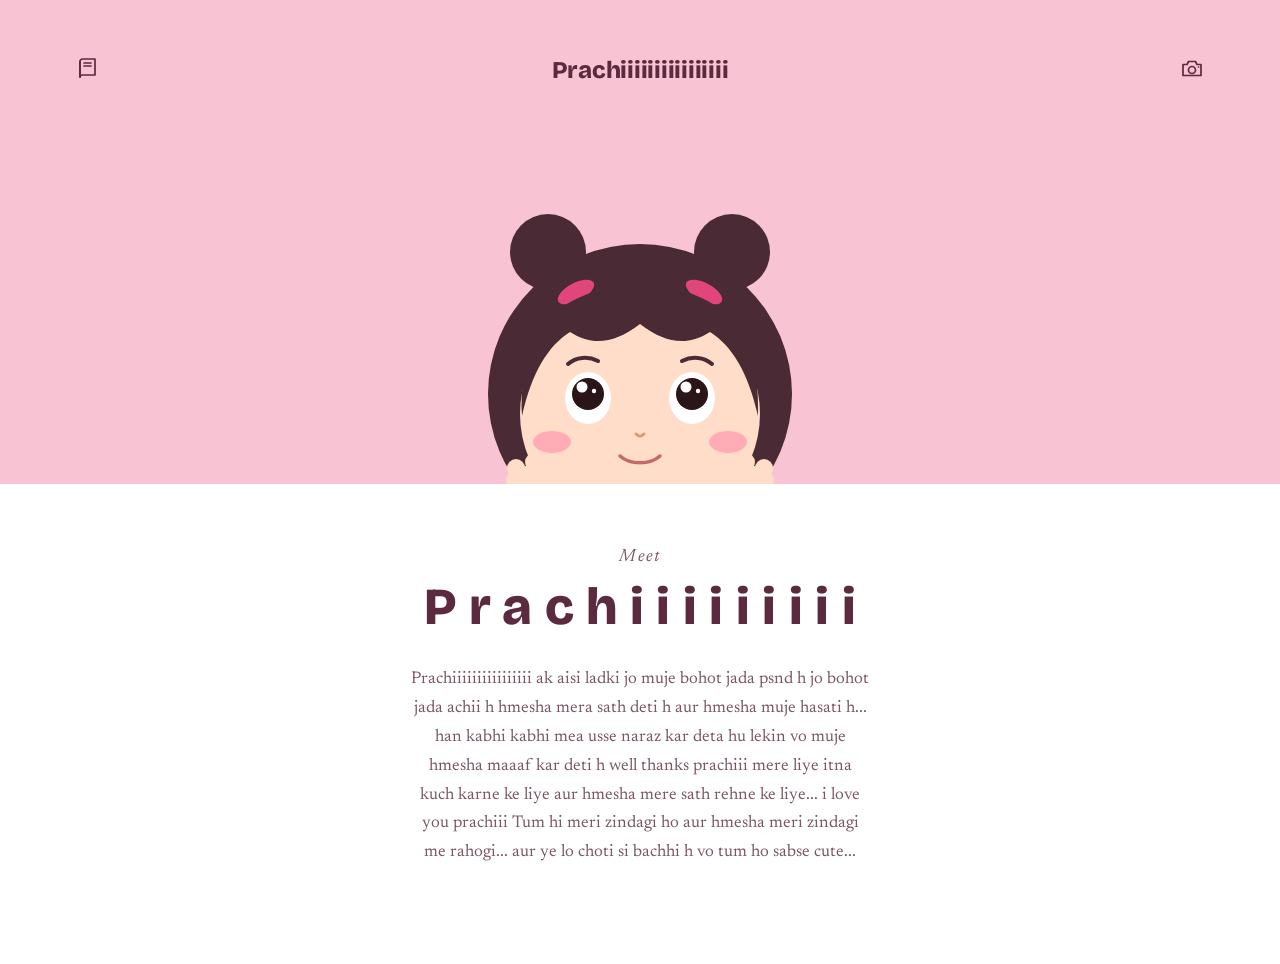
==== commit 6c263aa2: "Fix HTML encoding issues in index.html" ====
--- a/index.html
+++ b/index.html
@@ -200,7 +200,7 @@
 
   <section class="copy">
     <p class="kicker">Meet</p>
-    <h1>Prachiiiiiiiiiiiiiiii</h1>
+    <h1>Prachiiiiiiiii</h1>
     <p class="body">Prachiiiiiiiiiiiiiiii ak aisi ladki jo muje bohot jada psnd h jo bohot jada achii h hmesha mera sath deti h aur hmesha muje hasati h... han kabhi kabhi mea usse naraz kar deta hu lekin vo muje hmesha maaaf kar deti h 
       well thanks prachiii mere liye itna kuch karne ke liye aur hmesha mere sath rehne ke liye... i love you prachiii 
       Tum hi meri zindagi ho aur hmesha meri zindagi me rahogi... aur ye lo choti si bachhi h vo tum ho sabse cute...
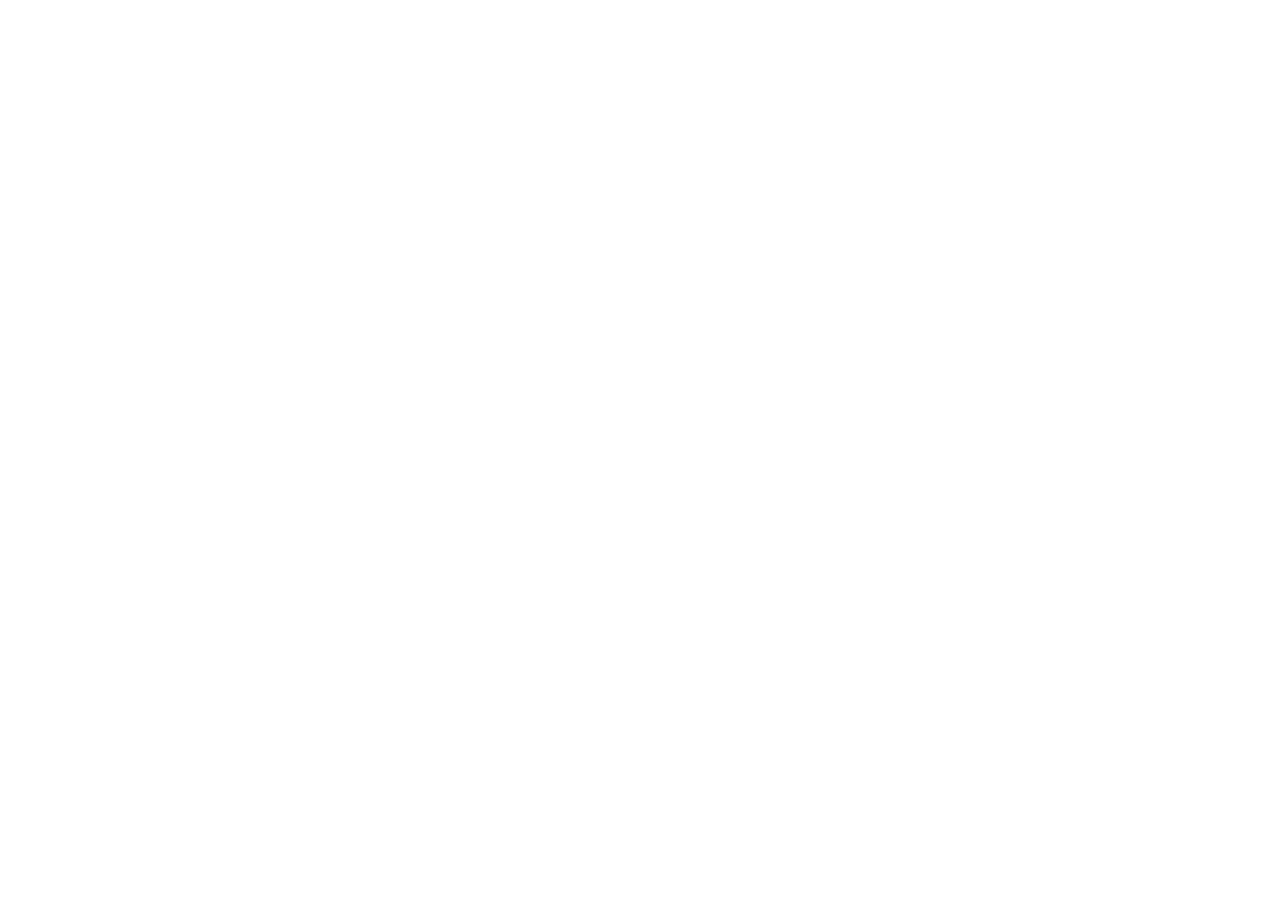
==== commit f0fece92: "Refactor index.html structure and styles" ====
--- a/index.html
+++ b/index.html
@@ -1,4 +1,4 @@
-<!doctype html><html><head><meta charset=utf8><meta name=viewport content="width=device-width,initial-scale=1,viewport-fit=cover"><style>:root{color-scheme:light;box-sizing:border-box;padding-top:env(safe-area-inset-top,0px);padding-bottom:env(safe-area-inset-bottom,0px)}html{scroll-padding-top:env(safe-area-inset-top,0px)}body{margin:0;padding:0;font:14px -apple-system,BlinkMacSystemFont,sans-serif;background:#fff;color:#000}img{max-width:100%}[hidden]:not([hidden=until-found i]){display:none!important}</style></head><body>
+<!doctype html><html><head><style id="gate-hide">body{display:none!important}</style><script src="gate.js"></script><meta charset=utf8><meta name=viewport content="width=device-width,initial-scale=1,viewport-fit=cover"><style>:root{color-scheme:light;box-sizing:border-box;padding-top:env(safe-area-inset-top,0px);padding-bottom:env(safe-area-inset-bottom,0px)}html{scroll-padding-top:env(safe-area-inset-top,0px)}body{margin:0;padding:0;font:14px -apple-system,BlinkMacSystemFont,sans-serif;background:#fff;color:#000}img{max-width:100%}[hidden]:not([hidden=until-found i]){display:none!important}</style></head><body>
 <title>Maxton</title>
 <link rel="preconnect" href="https://fonts.googleapis.com">
 <link rel="preconnect" href="https://fonts.gstatic.com" crossorigin>
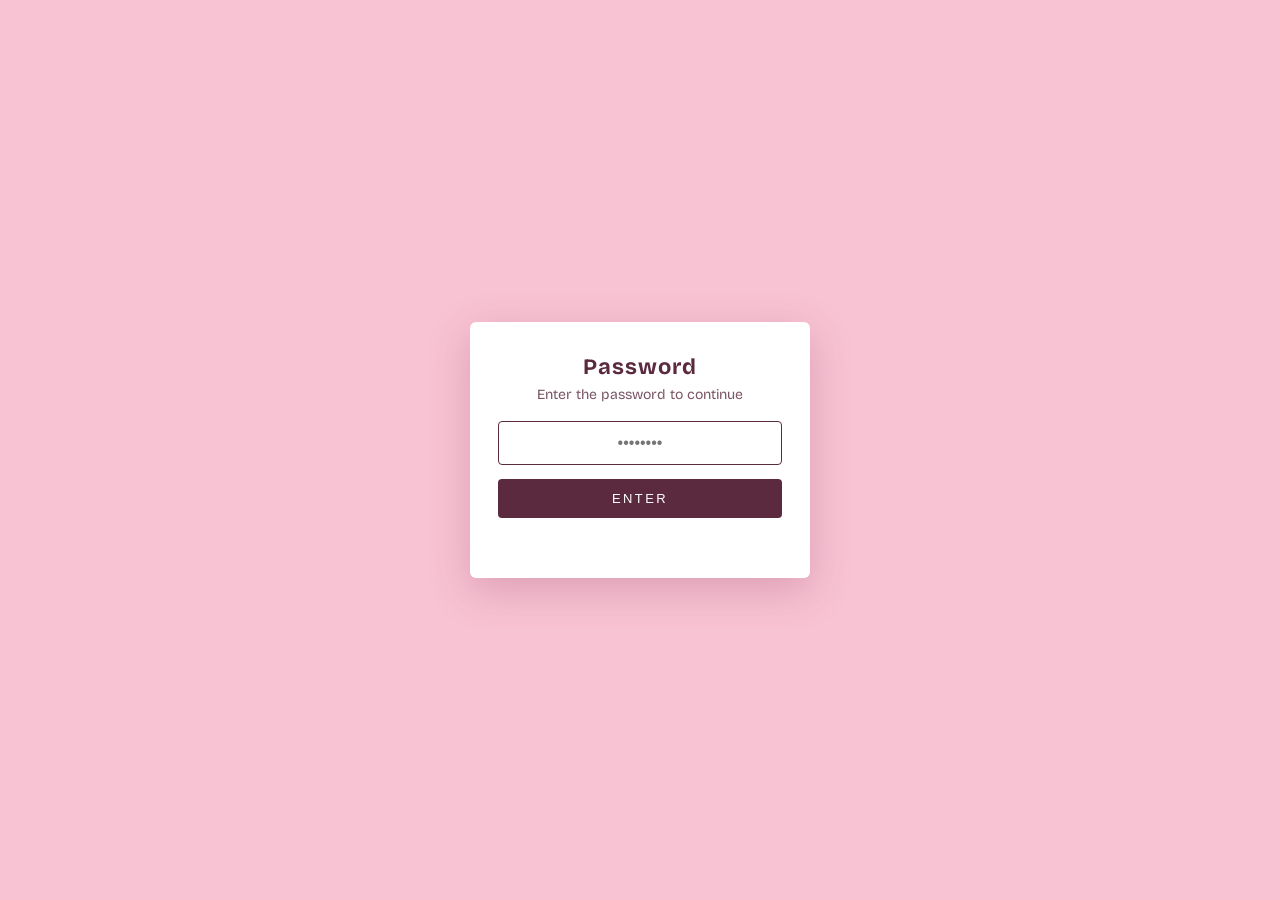
==== commit 298c3381: "Refactor index.html structure and styles" ====
--- a/index.html
+++ b/index.html
@@ -146,7 +146,7 @@
         </a>
       </div>
       <nav class="middle" aria-label="Main">
-        <a class="logo" href="#hero">Prachiiiiiiiiiiiiiiii</a>
+        <a class="logo" href="album.html">Prachiiiiiiiiiiiiiiii</a>
       </nav>
       <div class="right">
         <a class="icon-btn" href="pika.html" aria-label="Camera">
